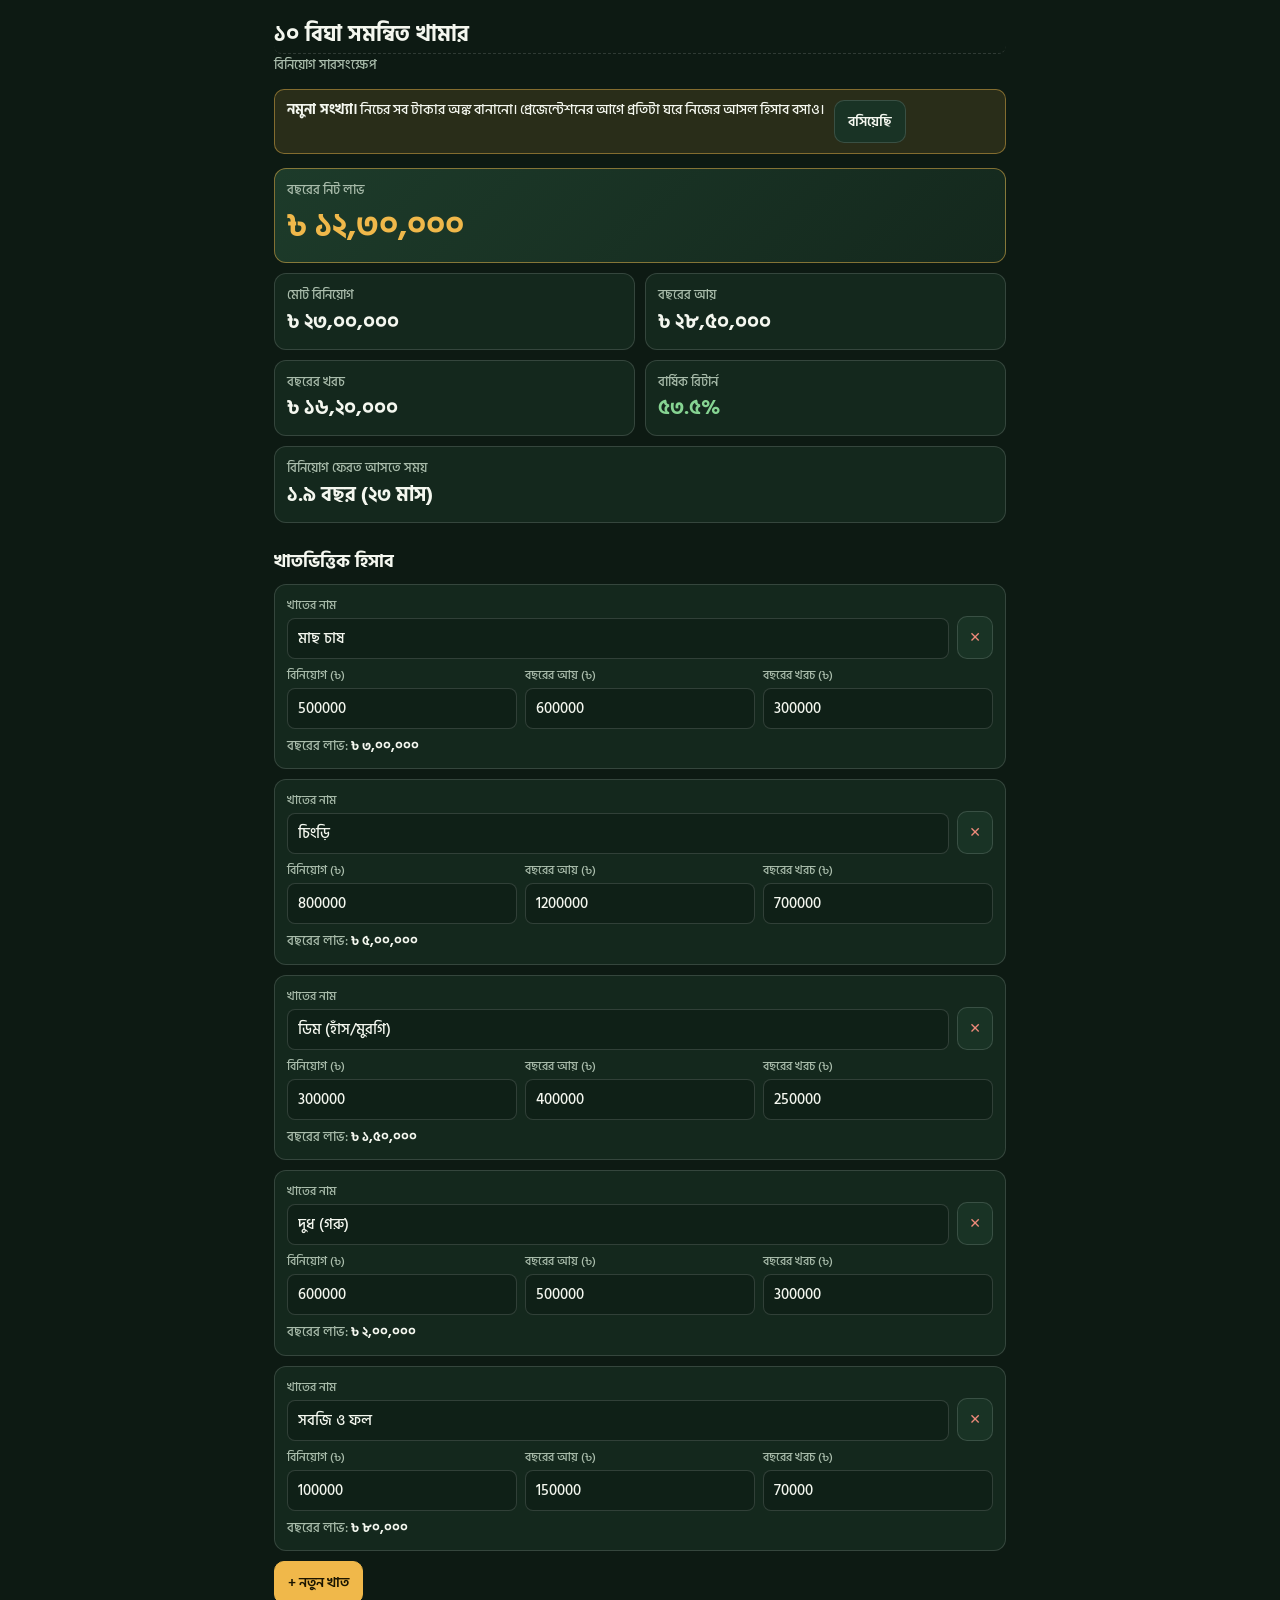
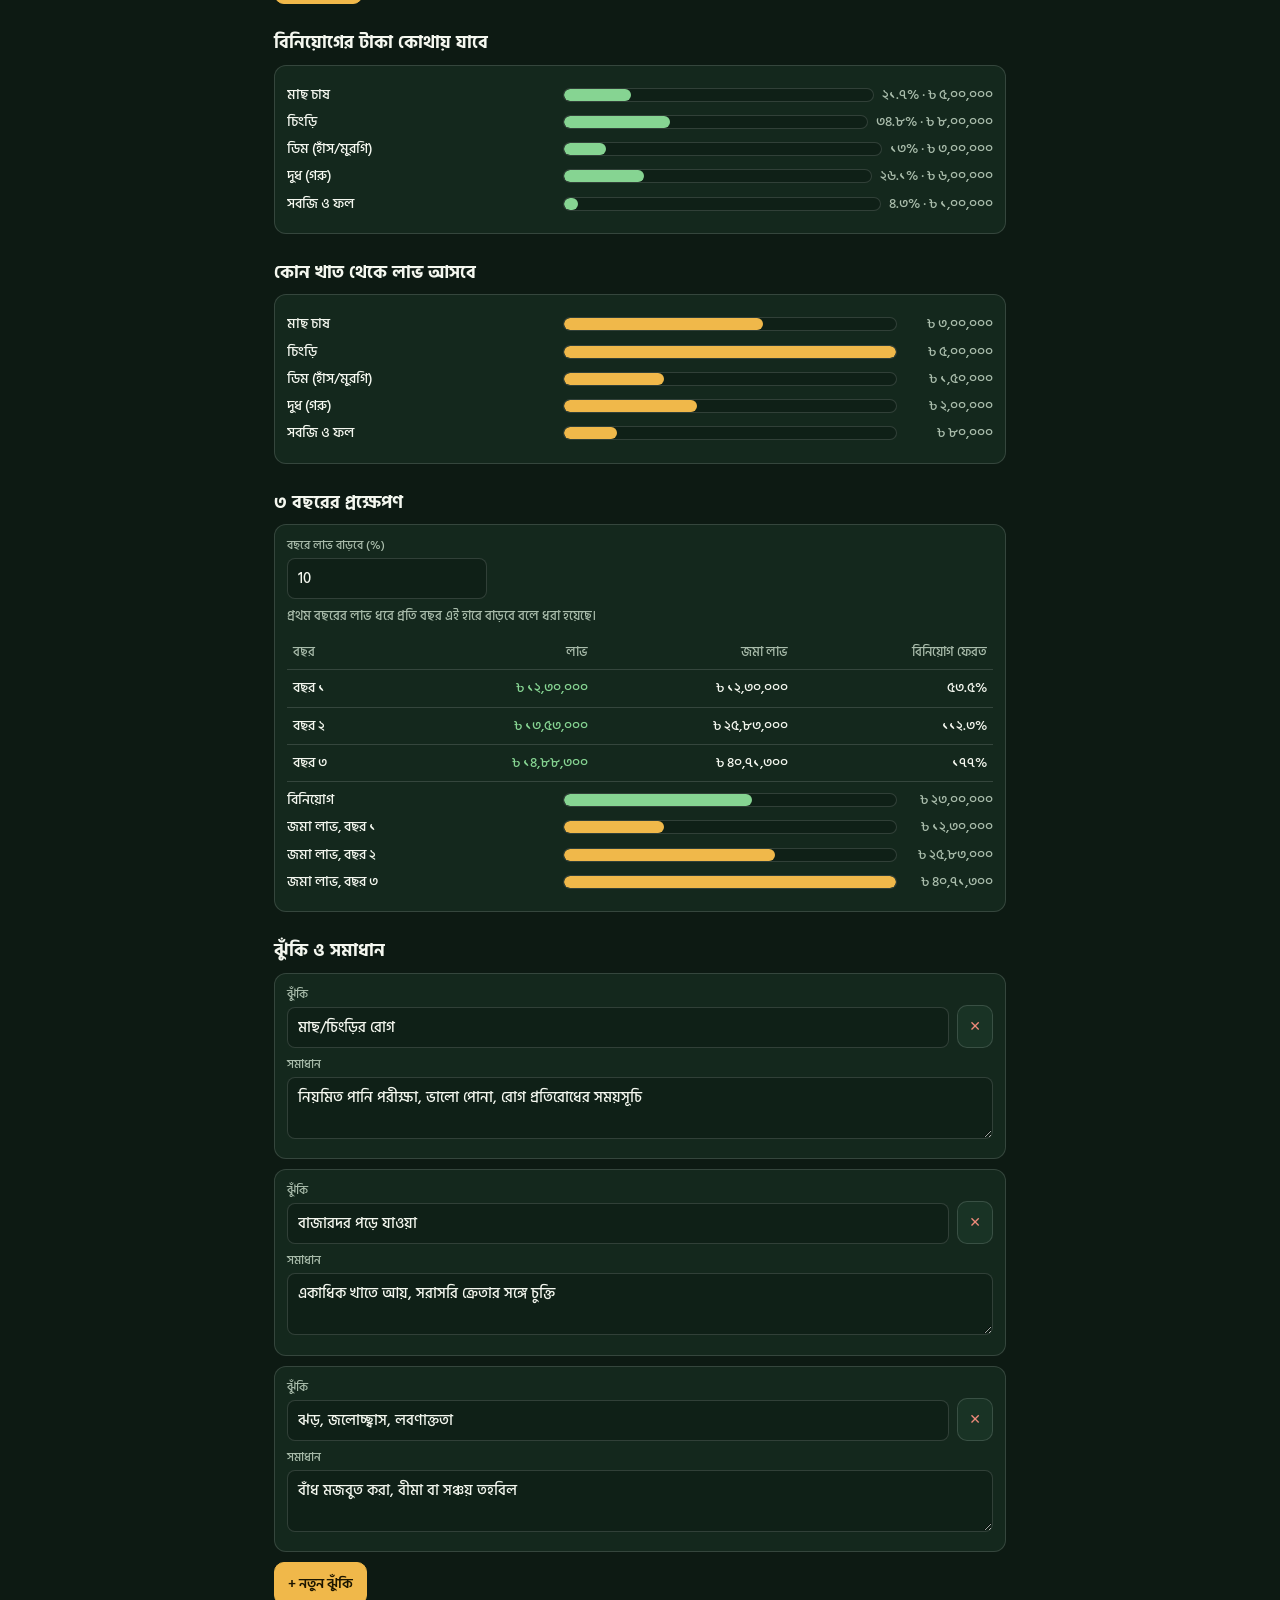
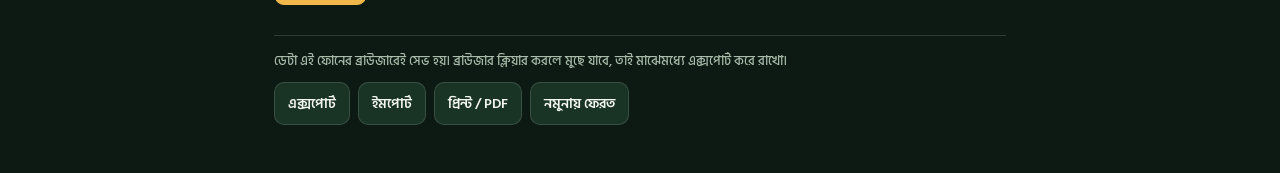
==== invest.html @ 2c028691 "Add investment summary module" ====
<!doctype html>
<html lang="bn">
<head>
<meta charset="utf-8">
<meta name="viewport" content="width=device-width,initial-scale=1,viewport-fit=cover">
<title>বিনিয়োগ সারসংক্ষেপ — খামারবাড়ি</title>
<link href="https://fonts.googleapis.com/css2?family=Hind+Siliguri:wght@400;500;600;700&display=swap" rel="stylesheet">
<style>
:root{--bg:#0d1a13;--panel:#14281d;--panel2:#193325;--line:rgba(255,255,255,.14);--fg:#f4f7ef;--mute:#a9bcab;--accent:#f0b84a;--leaf:#86d492;--bad:#ef8a7a;--font:'Hind Siliguri','Noto Sans Bengali','Segoe UI',system-ui,sans-serif;color-scheme:dark;box-sizing:border-box}
*,*::before,*::after{box-sizing:inherit}
html{scroll-padding-top:env(safe-area-inset-top,0px)}
body{margin:0;background:var(--bg);color:var(--fg);font:500 15px/1.5 var(--font);padding:env(safe-area-inset-top,0px) 0 env(safe-area-inset-bottom,0px);-webkit-tap-highlight-color:transparent}
.wrap{max-width:760px;margin:0 auto;padding:16px 14px 48px}
h1,h2{margin:0;font-weight:700;line-height:1.25}
h2{font-size:18px;margin:28px 0 10px}
.sub{color:var(--mute);font-size:13px;margin:2px 0 0}
.title{width:100%;background:transparent;border:0;border-bottom:1px dashed var(--line);color:var(--fg);font:700 22px/1.3 var(--font);padding:4px 0}
.title:focus{outline:2px solid var(--accent);outline-offset:3px}
.note{display:flex;gap:10px;align-items:flex-start;background:rgba(240,184,74,.12);border:1px solid rgba(240,184,74,.45);border-radius:10px;padding:10px 12px;margin:14px 0;font-size:13.5px}
.note button{flex:none}
.note[hidden]{display:none}
.kpis{display:grid;grid-template-columns:1fr 1fr;gap:10px;margin-top:14px}
.kpi{background:var(--panel);border:1px solid var(--line);border-radius:12px;padding:12px}
.kpi small{display:block;color:var(--mute);font-size:12.5px}
.kpi b{display:block;font-size:20px;margin-top:2px}
.kpi.main{grid-column:1/-1;background:linear-gradient(135deg,#1d3b2a,#14281d);border-color:rgba(240,184,74,.5)}
.kpi.main b{font-size:32px;color:var(--accent)}
.pos{color:var(--leaf)}.neg{color:var(--bad)}
.card{background:var(--panel);border:1px solid var(--line);border-radius:12px;padding:12px;margin-bottom:10px}
.row{display:flex;gap:8px;align-items:flex-end}
.row .f{flex:1}
.grid3{display:grid;grid-template-columns:repeat(3,1fr);gap:8px;margin-top:8px}
.f{display:block;min-width:0}
.f span{display:block;font-size:12px;color:var(--mute);margin-bottom:3px}
input,textarea{width:100%;background:#0f2017;color:var(--fg);border:1px solid var(--line);border-radius:8px;padding:9px 10px;font:500 15px/1.4 var(--font)}
textarea{resize:vertical;min-height:62px}
input:focus,textarea:focus,button:focus-visible{outline:2px solid var(--accent);outline-offset:2px}
button{font:600 14px var(--font);background:var(--panel2);color:var(--fg);border:1px solid var(--line);border-radius:10px;padding:9px 13px;cursor:pointer}
button.pri{background:var(--accent);color:#1b1500;border-color:var(--accent)}
button.x{padding:9px 11px;color:var(--bad);flex:none}
.mini{margin-top:8px;font-size:13px;color:var(--mute)}
.mini b{color:var(--fg)}
.bar{display:flex;align-items:center;gap:8px;margin:7px 0;font-size:13.5px}
.bar .nm{flex:0 0 38%;overflow:hidden;text-overflow:ellipsis;white-space:nowrap}
.bar .tr{flex:1;height:14px;background:#0f2017;border-radius:7px;overflow:hidden;border:1px solid var(--line)}
.bar .fl{height:100%;background:var(--leaf);border-radius:7px;min-width:2px}
.bar .fl.a{background:var(--accent)}
.bar .vl{flex:0 0 auto;min-width:88px;text-align:right;color:var(--mute)}
.proj{width:100%;border-collapse:collapse;font-size:13.5px}
.proj th,.proj td{padding:8px 6px;text-align:right;border-bottom:1px solid var(--line)}
.proj th:first-child,.proj td:first-child{text-align:left}
.proj th{color:var(--mute);font-weight:500;font-size:12.5px}
.tools{display:flex;flex-wrap:wrap;gap:8px;margin-top:10px}
.foot{margin-top:30px;padding-top:14px;border-top:1px solid var(--line)}
.gr{max-width:200px}
.empty{color:var(--mute);font-size:13.5px;padding:8px 0}
@media print{body{background:#fff;color:#000}.tools,.x,.note,.foot{display:none!important}.card,.kpi{border-color:#999;background:#fff}input,textarea{background:#fff;color:#000;border-color:#bbb}}
</style>
</head>
<body>
<div class="wrap">

<input class="title" id="title" aria-label="প্রকল্পের নাম">
<p class="sub">বিনিয়োগ সারসংক্ষেপ</p>

<div class="note" id="sampleNote">
  <div><b>নমুনা সংখ্যা।</b> নিচের সব টাকার অঙ্ক বানানো। প্রেজেন্টেশনের আগে প্রতিটা ঘরে নিজের আসল হিসাব বসাও।</div>
  <button id="sampleOk">বসিয়েছি</button>
</div>

<div class="kpis">
  <div class="kpi main"><small>বছরের নিট লাভ</small><b id="kProfit"></b></div>
  <div class="kpi"><small>মোট বিনিয়োগ</small><b id="kInv"></b></div>
  <div class="kpi"><small>বছরের আয়</small><b id="kInc"></b></div>
  <div class="kpi"><small>বছরের খরচ</small><b id="kExp"></b></div>
  <div class="kpi"><small>বার্ষিক রিটার্ন</small><b id="kRoi"></b></div>
  <div class="kpi" style="grid-column:1/-1"><small>বিনিয়োগ ফেরত আসতে সময়</small><b id="kPay"></b></div>
</div>

<h2>খাতভিত্তিক হিসাব</h2>
<div id="sectors"></div>
<div class="tools"><button class="pri" id="addSec">+ নতুন খাত</button></div>

<h2>বিনিয়োগের টাকা কোথায় যাবে</h2>
<div class="card" id="alloc"></div>

<h2>কোন খাত থেকে লাভ আসবে</h2>
<div class="card" id="profitBars"></div>

<h2>৩ বছরের প্রক্ষেপণ</h2>
<div class="card">
  <label class="f gr"><span>বছরে লাভ বাড়বে (%)</span><input type="number" inputmode="decimal" id="growth"></label>
  <div class="mini">প্রথম বছরের লাভ ধরে প্রতি বছর এই হারে বাড়বে বলে ধরা হয়েছে।</div>
  <div style="overflow-x:auto;margin-top:8px">
    <table class="proj"><thead><tr><th>বছর</th><th>লাভ</th><th>জমা লাভ</th><th>বিনিয়োগ ফেরত</th></tr></thead><tbody id="projBody"></tbody></table>
  </div>
  <div id="projBars" style="margin-top:8px"></div>
</div>

<h2>ঝুঁকি ও সমাধান</h2>
<div id="risks"></div>
<div class="tools"><button class="pri" id="addRisk">+ নতুন ঝুঁকি</button></div>

<div class="foot">
  <div class="sub">ডেটা এই ফোনের ব্রাউজারেই সেভ হয়। ব্রাউজার ক্লিয়ার করলে মুছে যাবে, তাই মাঝেমধ্যে এক্সপোর্ট করে রাখো।</div>
  <div class="tools">
    <button id="exp">এক্সপোর্ট</button>
    <button id="imp">ইমপোর্ট</button>
    <button id="prt">প্রিন্ট / PDF</button>
    <button id="rst">নমুনায় ফেরত</button>
  </div>
  <input type="file" id="file" accept="application/json,.json" hidden>
</div>

</div>
<script>
(function(){
'use strict';
var KEY='khamarbari_invest_v1';
var DEF={
  title:'১০ বিঘা সমন্বিত খামার',
  growth:10,
  sample:true,
  sectors:[
    {n:'মাছ চাষ',inv:500000,inc:600000,exp:300000},
    {n:'চিংড়ি',inv:800000,inc:1200000,exp:700000},
    {n:'ডিম (হাঁস/মুরগি)',inv:300000,inc:400000,exp:250000},
    {n:'দুধ (গরু)',inv:600000,inc:500000,exp:300000},
    {n:'সবজি ও ফল',inv:100000,inc:150000,exp:70000}
  ],
  risks:[
    {r:'মাছ/চিংড়ির রোগ',s:'নিয়মিত পানি পরীক্ষা, ভালো পোনা, রোগ প্রতিরোধের সময়সূচি'},
    {r:'বাজারদর পড়ে যাওয়া',s:'একাধিক খাতে আয়, সরাসরি ক্রেতার সঙ্গে চুক্তি'},
    {r:'ঝড়, জলোচ্ছ্বাস, লবণাক্ততা',s:'বাঁধ মজবুত করা, বীমা বা সঞ্চয় তহবিল'}
  ]
};
function clone(o){return JSON.parse(JSON.stringify(o));}
function valid(o){return o&&typeof o==='object'&&Array.isArray(o.sectors)&&Array.isArray(o.risks);}
function load(){
  try{var r=localStorage.getItem(KEY);if(r){var o=JSON.parse(r);if(valid(o))return o;}}catch(e){}
  return clone(DEF);
}
function save(){try{localStorage.setItem(KEY,JSON.stringify(S));}catch(e){}}
var S=load();
function $(id){return document.getElementById(id);}
function bn(n){return Number(n).toLocaleString('bn-BD',{maximumFractionDigits:0});}
function bn1(n){return Number(n).toLocaleString('bn-BD',{maximumFractionDigits:1});}
function tk(n){return '৳ '+bn(n);}
function el(t,c,txt){var e=document.createElement(t);if(c)e.className=c;if(txt!=null)e.textContent=txt;return e;}
function num(v){var n=parseFloat(v);return isFinite(n)&&n>=0?n:0;}

function field(label,val,type,cb){
  var w=el('label','f');w.appendChild(el('span','',label));
  var i=document.createElement(type==='area'?'textarea':'input');
  if(type==='number'){i.type='number';i.inputMode='decimal';i.min='0';}
  else if(type==='text'){i.type='text';}
  i.value=val;
  i.addEventListener('input',function(){cb(type==='number'?num(i.value):i.value);});
  w.appendChild(i);return w;
}

function buildSectors(){
  var box=$('sectors');box.replaceChildren();
  if(!S.sectors.length){box.appendChild(el('div','empty','কোনো খাত নেই। "+ নতুন খাত" চাপো।'));}
  S.sectors.forEach(function(s,i){
    var c=el('div','card');
    var top=el('div','row');
    top.appendChild(field('খাতের নাম',s.n,'text',function(v){s.n=v;upd();}));
    var d=el('button','x','✕');d.setAttribute('aria-label','খাতটি মুছুন');
    d.onclick=function(){S.sectors.splice(i,1);buildSectors();upd();};
    top.appendChild(d);c.appendChild(top);
    var g=el('div','grid3');
    g.appendChild(field('বিনিয়োগ (৳)',s.inv,'number',function(v){s.inv=v;upd();}));
    g.appendChild(field('বছরের আয় (৳)',s.inc,'number',function(v){s.inc=v;upd();}));
    g.appendChild(field('বছরের খরচ (৳)',s.exp,'number',function(v){s.exp=v;upd();}));
    c.appendChild(g);
    var m=el('div','mini');m.id='sp'+i;c.appendChild(m);
    box.appendChild(c);
  });
}

function buildRisks(){
  var box=$('risks');box.replaceChildren();
  if(!S.risks.length){box.appendChild(el('div','empty','কোনো ঝুঁকি যোগ করা নেই।'));}
  S.risks.forEach(function(k,i){
    var c=el('div','card');
    var top=el('div','row');
    top.appendChild(field('ঝুঁকি',k.r,'text',function(v){k.r=v;save();}));
    var d=el('button','x','✕');d.setAttribute('aria-label','ঝুঁকিটি মুছুন');
    d.onclick=function(){S.risks.splice(i,1);buildRisks();save();};
    top.appendChild(d);c.appendChild(top);
    var w=el('div','');w.style.marginTop='8px';
    w.appendChild(field('সমাধান',k.s,'area',function(v){k.s=v;save();}));
    c.appendChild(w);box.appendChild(c);
  });
}

function barRow(name,pct,valText,alt){
  var r=el('div','bar');
  r.appendChild(el('span','nm',name||'নামহীন'));
  var tr=el('div','tr');var fl=el('div','fl'+(alt?' a':''));
  fl.style.width=Math.max(0,Math.min(100,pct))+'%';tr.appendChild(fl);r.appendChild(tr);
  r.appendChild(el('span','vl',valText));return r;
}

function upd(){
  var inv=0,inc=0,exp=0;
  S.sectors.forEach(function(s,i){
    inv+=s.inv;inc+=s.inc;exp+=s.exp;
    var m=$('sp'+i);
    if(m){var p=s.inc-s.exp;m.replaceChildren();m.appendChild(document.createTextNode('বছরের লাভ: '));
      var b=el('b',p>=0?'pos':'neg',tk(p));m.appendChild(b);}
  });
  var profit=inc-exp;
  $('kInv').textContent=tk(inv);
  $('kInc').textContent=tk(inc);
  $('kExp').textContent=tk(exp);
  var kp=$('kProfit');kp.textContent=tk(profit);kp.className=profit>=0?'':'neg';
  var roi=inv>0?profit/inv*100:0;
  var kr=$('kRoi');kr.textContent=inv>0?bn1(roi)+'%':'—';kr.className=roi>=0?'pos':'neg';
  var pay=$('kPay');
  if(inv>0&&profit>0){var mo=inv/(profit/12);pay.textContent=mo<=12?bn1(mo)+' মাস':bn1(mo/12)+' বছর ('+bn(Math.ceil(mo))+' মাস)';}
  else{pay.textContent=inv>0?'লাভ না হলে ফেরত আসবে না':'—';}

  var a=$('alloc');a.replaceChildren();
  if(inv>0){S.sectors.forEach(function(s){a.appendChild(barRow(s.n,s.inv/inv*100,bn1(s.inv/inv*100)+'% · '+tk(s.inv)));});}
  else{a.appendChild(el('div','empty','বিনিয়োগের অঙ্ক বসালে এখানে ভাগ দেখাবে।'));}

  var pb=$('profitBars');pb.replaceChildren();
  var maxP=0;S.sectors.forEach(function(s){maxP=Math.max(maxP,Math.abs(s.inc-s.exp));});
  if(maxP>0){S.sectors.forEach(function(s){var p=s.inc-s.exp;pb.appendChild(barRow(s.n,Math.abs(p)/maxP*100,tk(p),true));});}
  else{pb.appendChild(el('div','empty','আয়-খরচ বসালে এখানে লাভের তুলনা দেখাবে।'));}

  var g=S.growth;
  var body=$('projBody');body.replaceChildren();
  var cum=0,maxC=inv;var rows=[];
  for(var y=1;y<=3;y++){
    var p=profit*Math.pow(1+g/100,y-1);cum+=p;rows.push({y:y,p:p,c:cum});maxC=Math.max(maxC,cum);
  }
  rows.forEach(function(r){
    var tr=el('tr','');
    tr.appendChild(el('td','', 'বছর '+bn(r.y)));
    tr.appendChild(el('td',r.p>=0?'pos':'neg',tk(r.p)));
    tr.appendChild(el('td','',tk(r.c)));
    tr.appendChild(el('td','',inv>0?bn1(r.c/inv*100)+'%':'—'));
    body.appendChild(tr);
  });
  var pj=$('projBars');pj.replaceChildren();
  if(maxC>0){
    pj.appendChild(barRow('বিনিয়োগ',inv/maxC*100,tk(inv)));
    rows.forEach(function(r){pj.appendChild(barRow('জমা লাভ, বছর '+bn(r.y),Math.max(0,r.c)/maxC*100,tk(r.c),true));});
  }
  save();
}

function syncStatic(){
  $('title').value=S.title||'';
  $('growth').value=S.growth;
  $('sampleNote').hidden=!S.sample;
}
function rebuild(){syncStatic();buildSectors();buildRisks();upd();}

$('title').addEventListener('input',function(e){S.title=e.target.value;save();});
$('growth').addEventListener('input',function(e){var v=parseFloat(e.target.value);S.growth=isFinite(v)?v:0;upd();});
$('sampleOk').onclick=function(){S.sample=false;$('sampleNote').hidden=true;save();};
$('addSec').onclick=function(){S.sectors.push({n:'নতুন খাত',inv:0,inc:0,exp:0});buildSectors();upd();};
$('addRisk').onclick=function(){S.risks.push({r:'',s:''});buildRisks();save();};
$('prt').onclick=function(){window.print();};
$('rst').onclick=function(){
  if(confirm('সব ডেটা মুছে নমুনায় ফিরবে। নিশ্চিত?')){S=clone(DEF);rebuild();}
};
$('exp').onclick=function(){
  try{
    var blob=new Blob([JSON.stringify(S,null,2)],{type:'application/json'});
    var u=URL.createObjectURL(blob);var a=document.createElement('a');
    a.href=u;a.download='khamarbari-invest.json';document.body.appendChild(a);a.click();a.remove();
    setTimeout(function(){URL.revokeObjectURL(u);},1500);
  }catch(e){alert('এক্সপোর্ট হয়নি। অন্য ব্রাউজারে চেষ্টা করো।');}
};
$('imp').onclick=function(){$('file').click();};
$('file').addEventListener('change',function(e){
  var f=e.target.files&&e.target.files[0];if(!f)return;
  var r=new FileReader();
  r.onload=function(){
    try{var o=JSON.parse(r.result);
      if(!valid(o))throw new Error('bad');
      o.sectors=o.sectors.map(function(s){return {n:String(s.n||''),inv:num(s.inv),inc:num(s.inc),exp:num(s.exp)};});
      o.risks=o.risks.map(function(k){return {r:String(k.r||''),s:String(k.s||'')};});
      o.title=String(o.title||'');o.growth=isFinite(parseFloat(o.growth))?parseFloat(o.growth):0;o.sample=!!o.sample;
      S=o;rebuild();
    }catch(err){alert('ফাইলটি ঠিক নেই। আগে এক্সপোর্ট করা ফাইল দাও।');}
  };
  r.readAsText(f);e.target.value='';
});

rebuild();
})();
</script>
</body>
</html>
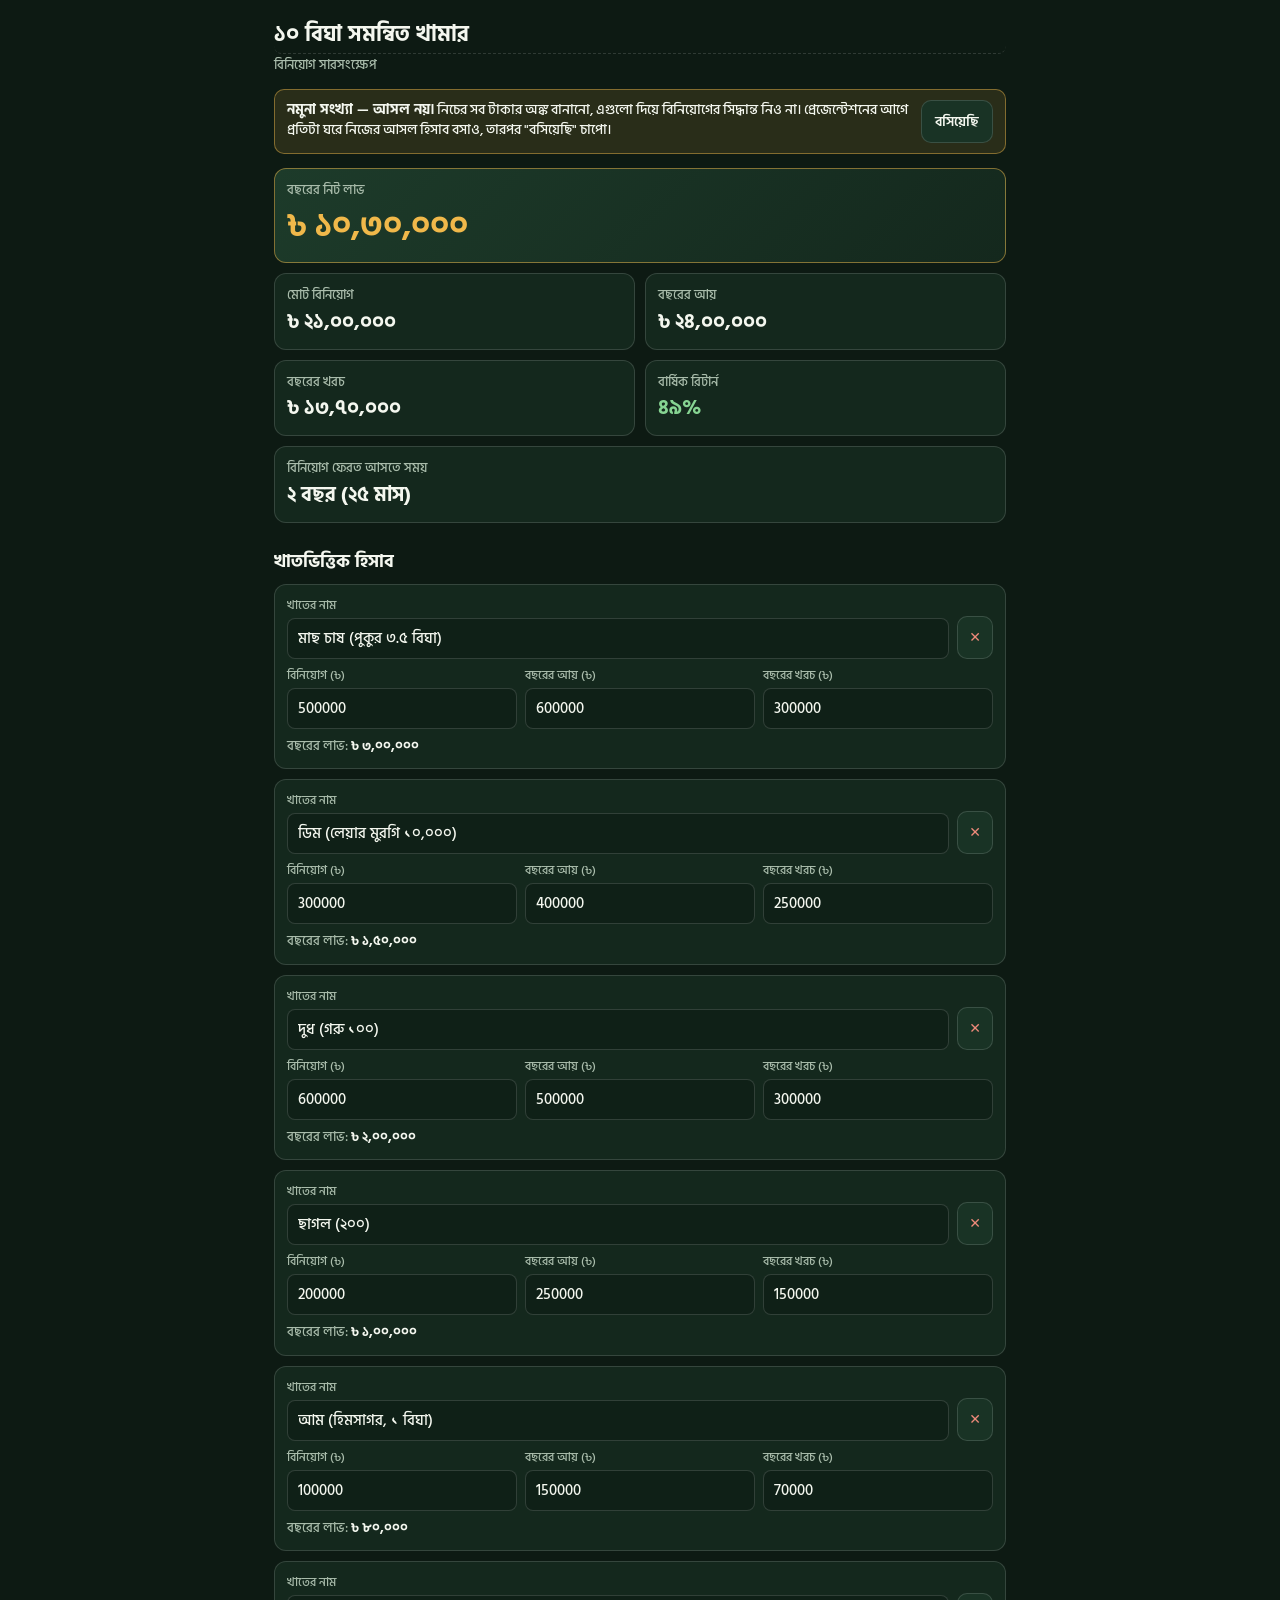
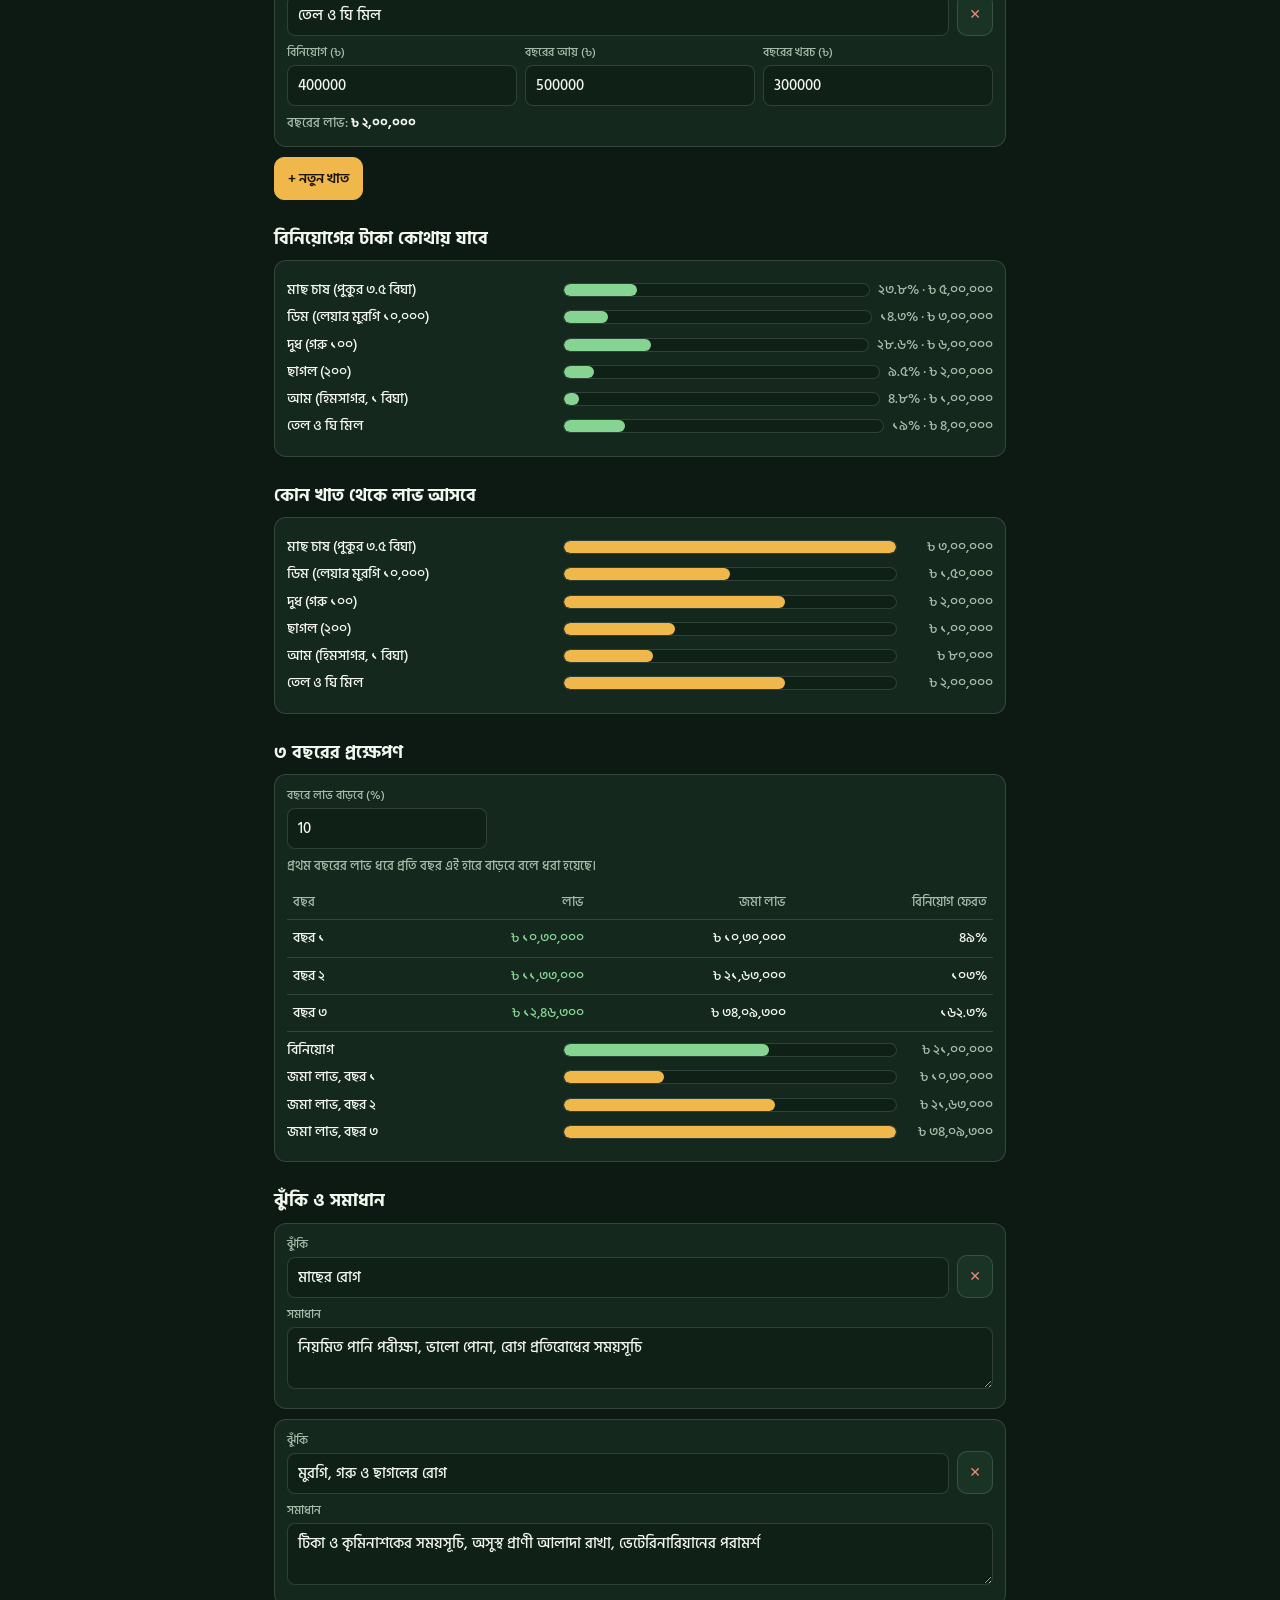
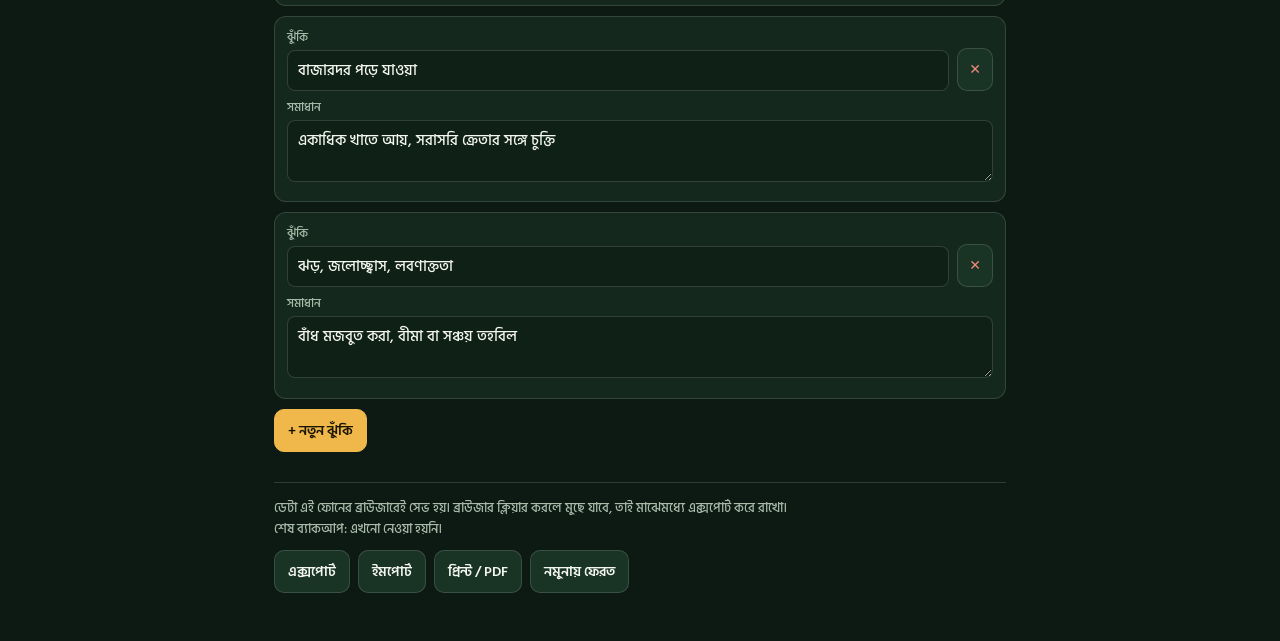
==== commit 6ebf850c: "Audit fixes: align invest sectors with 3D farm, real Three.js SRI, backup for management data, SEO m" ====
--- a/invest.html
+++ b/invest.html
@@ -3,13 +3,17 @@
 <head>
 <meta charset="utf-8">
 <meta name="viewport" content="width=device-width,initial-scale=1,viewport-fit=cover">
+<meta name="description" content="১০ বিঘা সমন্বিত খামারের বিনিয়োগ সারসংক্ষেপ — খাতভিত্তিক আয়-খরচ, লাভ, রিটার্ন ও ৩ বছরের প্রক্ষেপণ।">
+<meta property="og:title" content="বিনিয়োগ সারসংক্ষেপ — খামারবাড়ি">
+<meta property="og:description" content="১০ বিঘা সমন্বিত খামারের বিনিয়োগ সারসংক্ষেপ — খাতভিত্তিক আয়-খরচ, লাভ ও রিটার্ন।">
+<link rel="icon" href="data:image/svg+xml,<svg xmlns='http://www.w3.org/2000/svg' viewBox='0 0 100 100'><text y='.9em' font-size='90'>🌾</text></svg>">
 <title>বিনিয়োগ সারসংক্ষেপ — খামারবাড়ি</title>
 <link href="https://fonts.googleapis.com/css2?family=Hind+Siliguri:wght@400;500;600;700&display=swap" rel="stylesheet">
 <style>
 :root{--bg:#0d1a13;--panel:#14281d;--panel2:#193325;--line:rgba(255,255,255,.14);--fg:#f4f7ef;--mute:#a9bcab;--accent:#f0b84a;--leaf:#86d492;--bad:#ef8a7a;--font:'Hind Siliguri','Noto Sans Bengali','Segoe UI',system-ui,sans-serif;color-scheme:dark;box-sizing:border-box}
 *,*::before,*::after{box-sizing:inherit}
 html{scroll-padding-top:env(safe-area-inset-top,0px)}
-body{margin:0;background:var(--bg);color:var(--fg);font:500 15px/1.5 var(--font);padding:env(safe-area-inset-top,0px) 0 env(safe-area-inset-bottom,0px);-webkit-tap-highlight-color:transparent}
+body{margin:0;background:var(--bg);color:var(--fg);font:500 15px/1.5 var(--font);padding:env(safe-area-inset-top,0px) 0 env(safe-area-inset-bottom,0px);-webkit-tap-highlight-color:transparent;overflow-y:auto;-webkit-overflow-scrolling:touch;overscroll-behavior-y:contain;touch-action:pan-y}
 .wrap{max-width:760px;margin:0 auto;padding:16px 14px 48px}
 h1,h2{margin:0;font-weight:700;line-height:1.25}
 h2{font-size:18px;margin:28px 0 10px}
@@ -64,7 +68,7 @@
 <p class="sub">বিনিয়োগ সারসংক্ষেপ</p>
 
 <div class="note" id="sampleNote">
-  <div><b>নমুনা সংখ্যা।</b> নিচের সব টাকার অঙ্ক বানানো। প্রেজেন্টেশনের আগে প্রতিটা ঘরে নিজের আসল হিসাব বসাও।</div>
+  <div><b>নমুনা সংখ্যা — আসল নয়।</b> নিচের সব টাকার অঙ্ক বানানো, এগুলো দিয়ে বিনিয়োগের সিদ্ধান্ত নিও না। প্রেজেন্টেশনের আগে প্রতিটা ঘরে নিজের আসল হিসাব বসাও, তারপর "বসিয়েছি" চাপো।</div>
   <button id="sampleOk">বসিয়েছি</button>
 </div>
 
@@ -103,6 +107,7 @@
 
 <div class="foot">
   <div class="sub">ডেটা এই ফোনের ব্রাউজারেই সেভ হয়। ব্রাউজার ক্লিয়ার করলে মুছে যাবে, তাই মাঝেমধ্যে এক্সপোর্ট করে রাখো।</div>
+  <div class="sub" id="bkNote">শেষ ব্যাকআপ: এখনো নেওয়া হয়নি।</div>
   <div class="tools">
     <button id="exp">এক্সপোর্ট</button>
     <button id="imp">ইমপোর্ট</button>
@@ -122,14 +127,16 @@
   growth:10,
   sample:true,
   sectors:[
-    {n:'মাছ চাষ',inv:500000,inc:600000,exp:300000},
-    {n:'চিংড়ি',inv:800000,inc:1200000,exp:700000},
-    {n:'ডিম (হাঁস/মুরগি)',inv:300000,inc:400000,exp:250000},
-    {n:'দুধ (গরু)',inv:600000,inc:500000,exp:300000},
-    {n:'সবজি ও ফল',inv:100000,inc:150000,exp:70000}
+    {n:'মাছ চাষ (পুকুর ৩.৫ বিঘা)',inv:500000,inc:600000,exp:300000},
+    {n:'ডিম (লেয়ার মুরগি ১০,০০০)',inv:300000,inc:400000,exp:250000},
+    {n:'দুধ (গরু ১০০)',inv:600000,inc:500000,exp:300000},
+    {n:'ছাগল (২০০)',inv:200000,inc:250000,exp:150000},
+    {n:'আম (হিমসাগর, ১ বিঘা)',inv:100000,inc:150000,exp:70000},
+    {n:'তেল ও ঘি মিল',inv:400000,inc:500000,exp:300000}
   ],
   risks:[
-    {r:'মাছ/চিংড়ির রোগ',s:'নিয়মিত পানি পরীক্ষা, ভালো পোনা, রোগ প্রতিরোধের সময়সূচি'},
+    {r:'মাছের রোগ',s:'নিয়মিত পানি পরীক্ষা, ভালো পোনা, রোগ প্রতিরোধের সময়সূচি'},
+    {r:'মুরগি, গরু ও ছাগলের রোগ',s:'টিকা ও কৃমিনাশকের সময়সূচি, অসুস্থ প্রাণী আলাদা রাখা, ভেটেরিনারিয়ানের পরামর্শ'},
     {r:'বাজারদর পড়ে যাওয়া',s:'একাধিক খাতে আয়, সরাসরি ক্রেতার সঙ্গে চুক্তি'},
     {r:'ঝড়, জলোচ্ছ্বাস, লবণাক্ততা',s:'বাঁধ মজবুত করা, বীমা বা সঞ্চয় তহবিল'}
   ]
@@ -137,7 +144,11 @@
 function clone(o){return JSON.parse(JSON.stringify(o));}
 function valid(o){return o&&typeof o==='object'&&Array.isArray(o.sectors)&&Array.isArray(o.risks);}
 function load(){
-  try{var r=localStorage.getItem(KEY);if(r){var o=JSON.parse(r);if(valid(o))return o;}}catch(e){}
+  try{var r=localStorage.getItem(KEY);if(r){var o=JSON.parse(r);if(valid(o)){
+    // পুরনো নমুনা (চিংড়ি/সবজি) থাকলে নতুন খামারের খাতে বদলে দাও — ৩ডি দৃশ্যের সাথে মেলানোর জন্য
+    var names=o.sectors.map(function(s){return String(s.n||'');}).join('|');
+    if(/চিংড়ি|সবজি|হাঁস/.test(names))return clone(DEF);
+    return o;}}}catch(e){}
   return clone(DEF);
 }
 function save(){try{localStorage.setItem(KEY,JSON.stringify(S));}catch(e){}}
@@ -257,6 +268,8 @@
   $('title').value=S.title||'';
   $('growth').value=S.growth;
   $('sampleNote').hidden=!S.sample;
+  var bk=null;try{bk=localStorage.getItem(KEY+'_backup');}catch(e){}
+  var n=$('bkNote');if(n)n.textContent=bk?('শেষ ব্যাকআপ: '+bk):'শেষ ব্যাকআপ: এখনো নেওয়া হয়নি।';
 }
 function rebuild(){syncStatic();buildSectors();buildRisks();upd();}
 
@@ -275,6 +288,8 @@
     var u=URL.createObjectURL(blob);var a=document.createElement('a');
     a.href=u;a.download='khamarbari-invest.json';document.body.appendChild(a);a.click();a.remove();
     setTimeout(function(){URL.revokeObjectURL(u);},1500);
+    try{localStorage.setItem(KEY+'_backup',new Date().toLocaleString('bn-BD'));}catch(e){}
+    syncStatic();
   }catch(e){alert('এক্সপোর্ট হয়নি। অন্য ব্রাউজারে চেষ্টা করো।');}
 };
 $('imp').onclick=function(){$('file').click();};
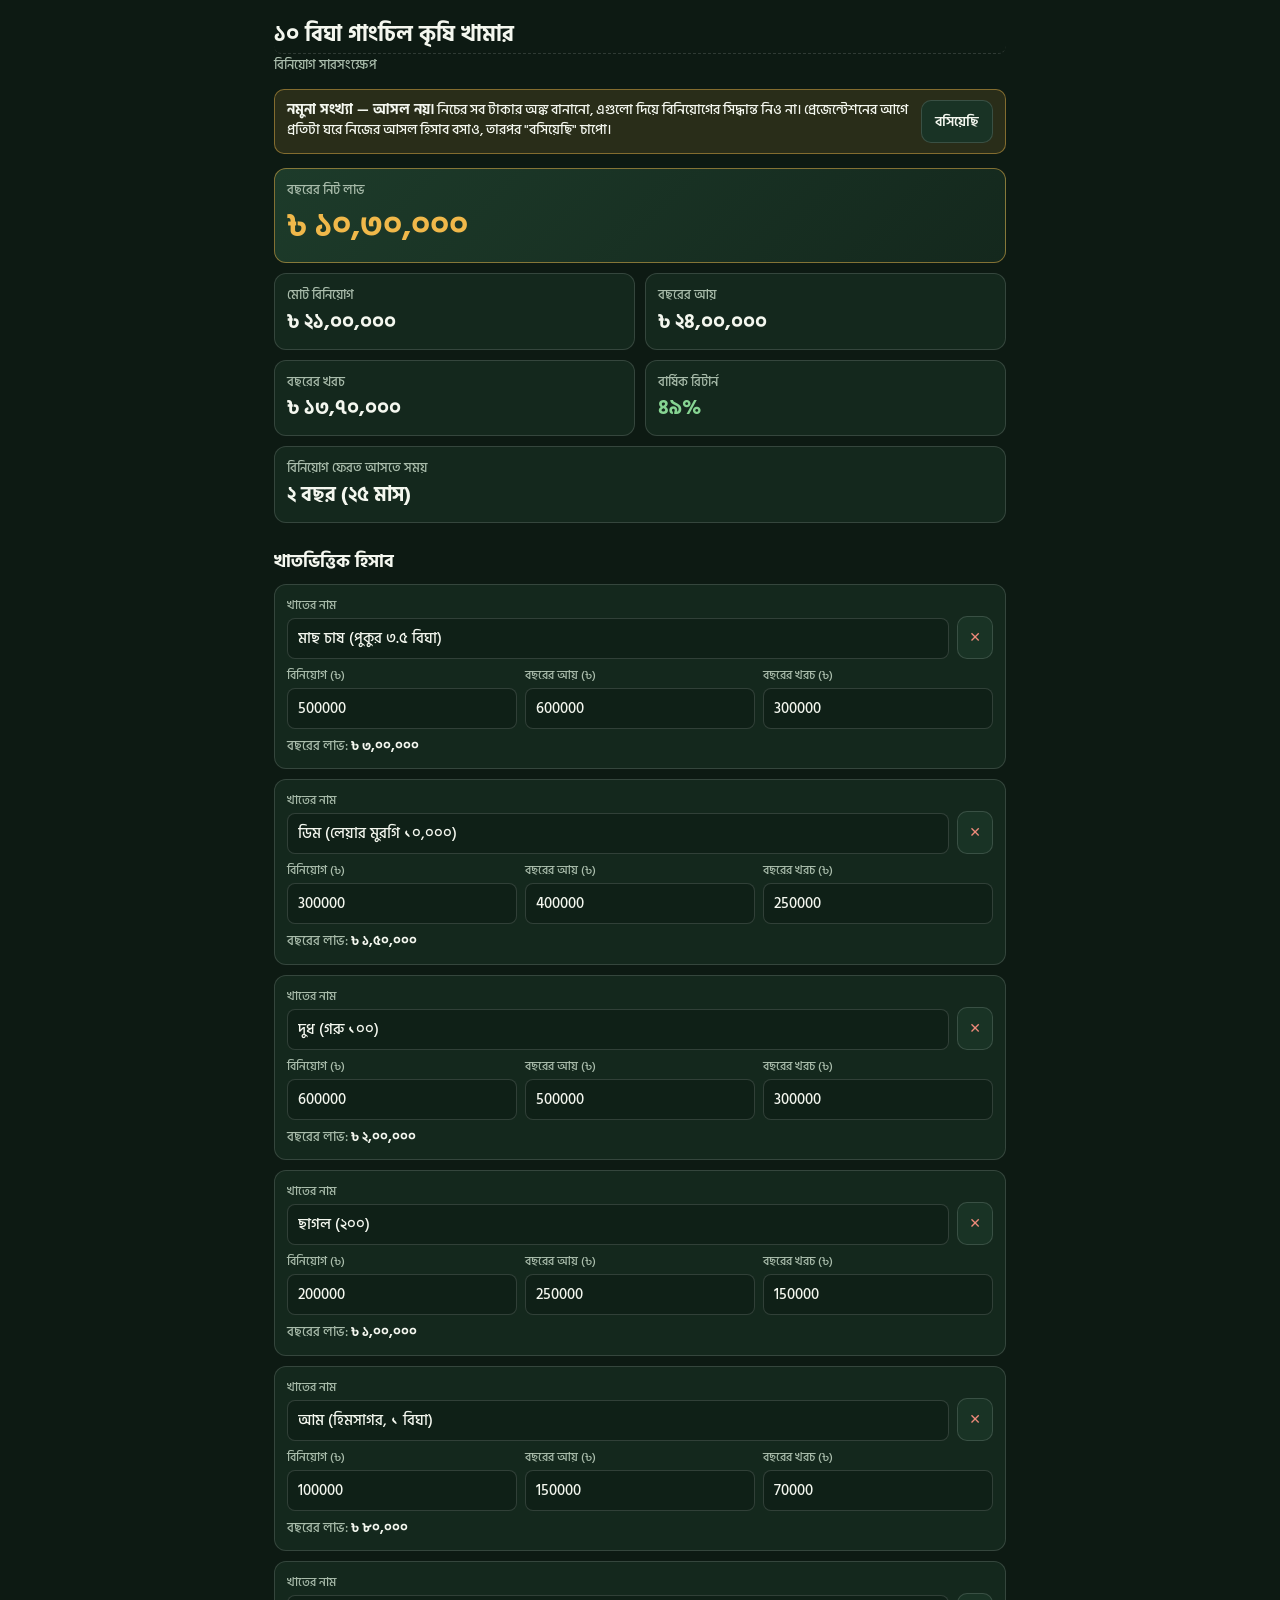
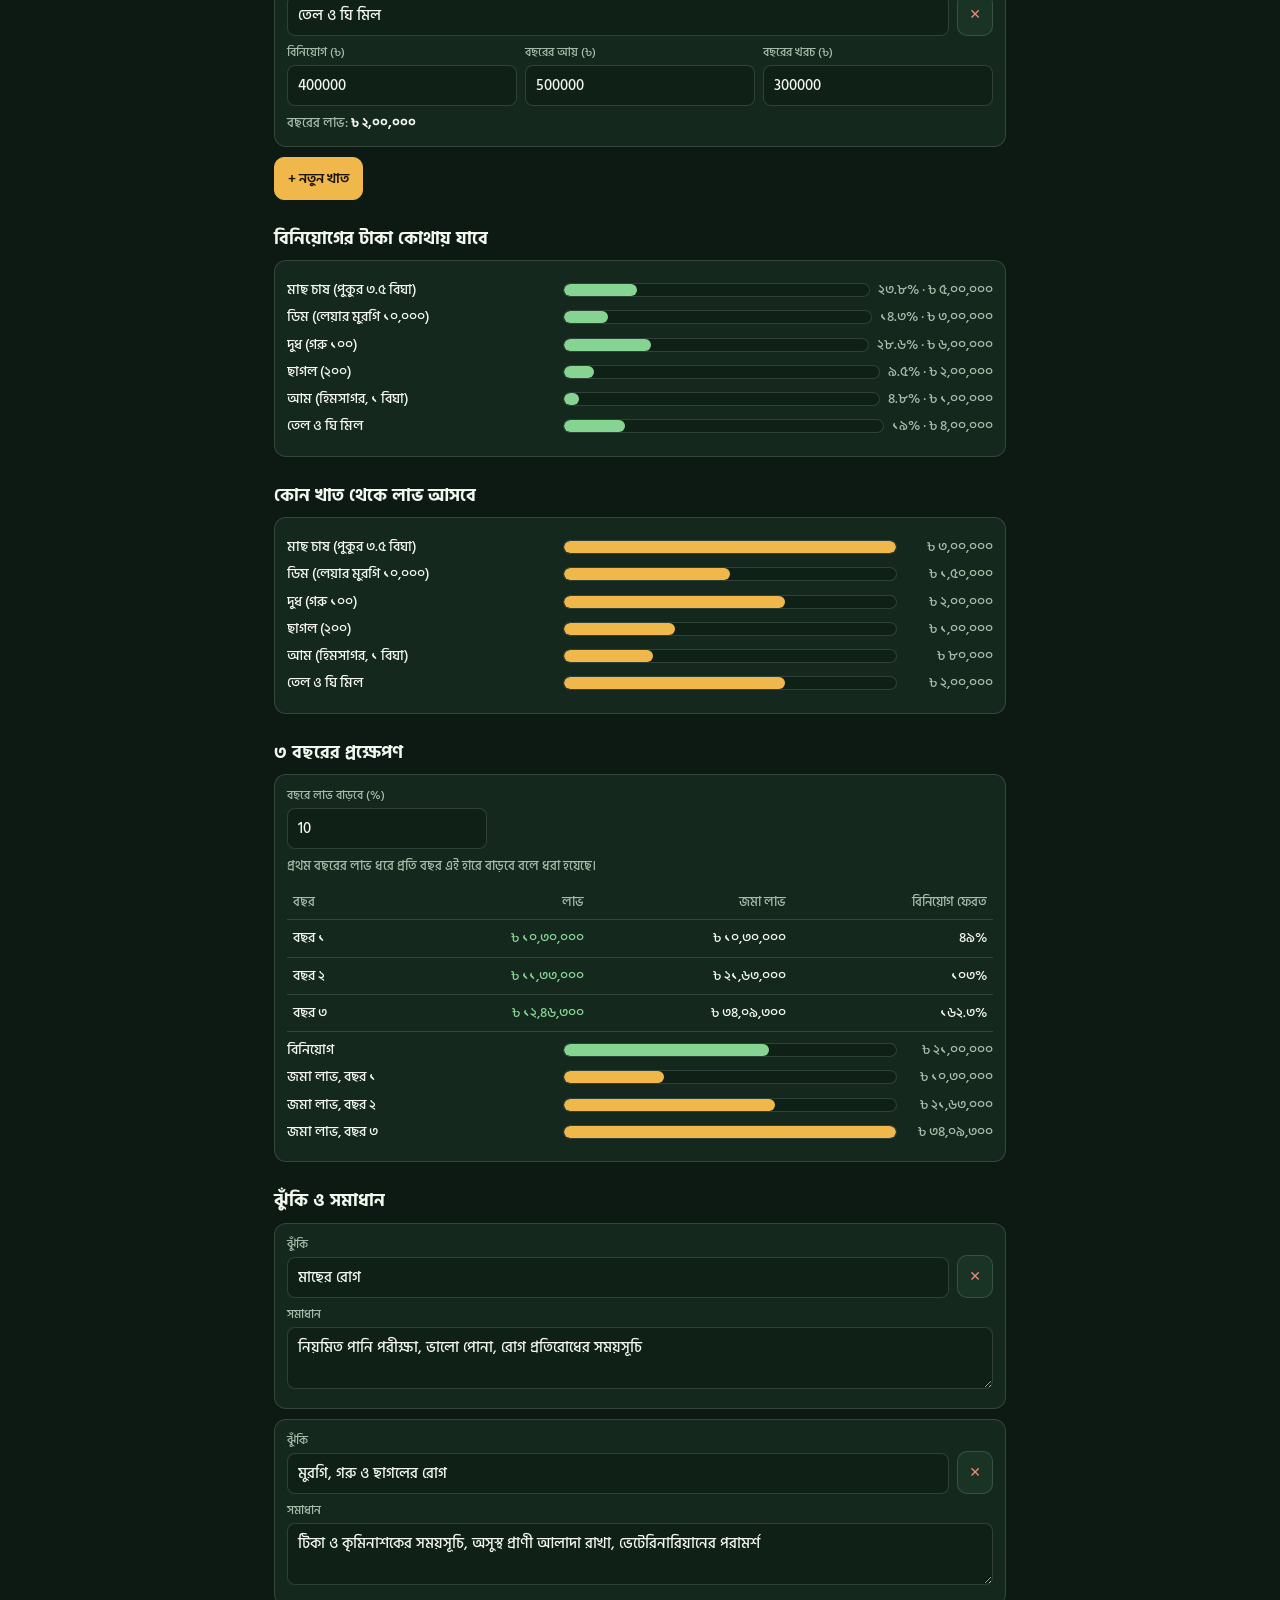
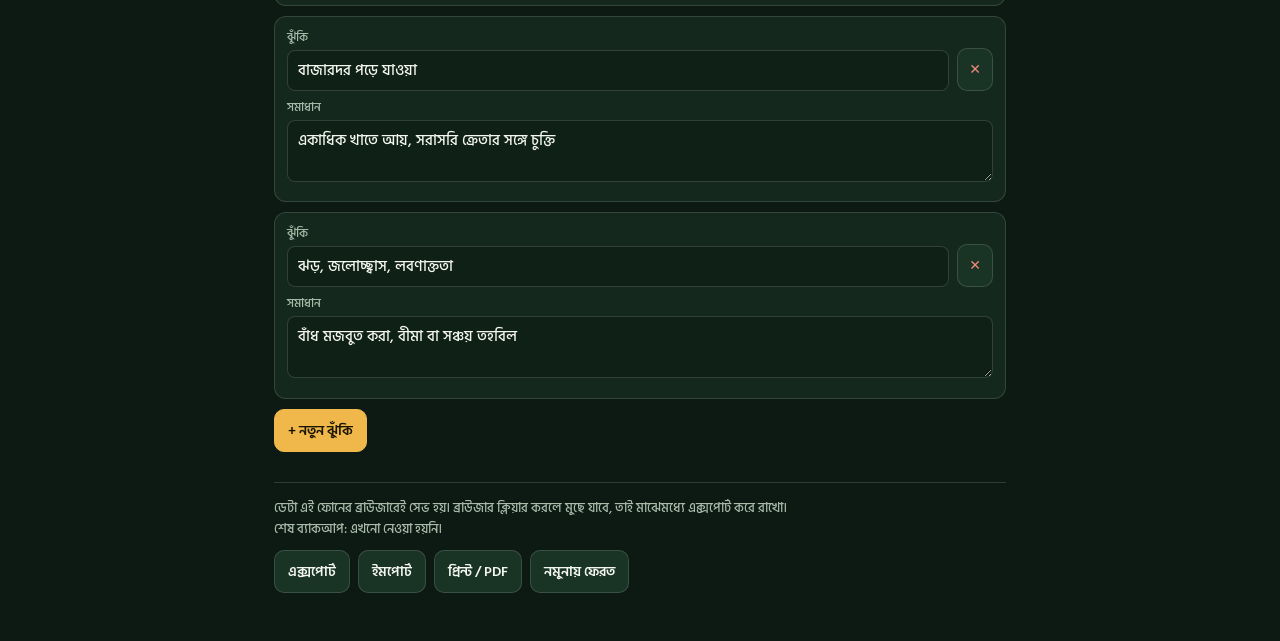
==== commit f0b419b7: "Rename farm to গাংচিল কৃষি খামার" ====
--- a/invest.html
+++ b/invest.html
@@ -3,9 +3,9 @@
 <head>
 <meta charset="utf-8">
 <meta name="viewport" content="width=device-width,initial-scale=1,viewport-fit=cover">
-<meta name="description" content="১০ বিঘা সমন্বিত খামারের বিনিয়োগ সারসংক্ষেপ — খাতভিত্তিক আয়-খরচ, লাভ, রিটার্ন ও ৩ বছরের প্রক্ষেপণ।">
+<meta name="description" content="১০ বিঘা গাংচিল কৃষি খামারের বিনিয়োগ সারসংক্ষেপ — খাতভিত্তিক আয়-খরচ, লাভ, রিটার্ন ও ৩ বছরের প্রক্ষেপণ।">
 <meta property="og:title" content="বিনিয়োগ সারসংক্ষেপ — খামারবাড়ি">
-<meta property="og:description" content="১০ বিঘা সমন্বিত খামারের বিনিয়োগ সারসংক্ষেপ — খাতভিত্তিক আয়-খরচ, লাভ ও রিটার্ন।">
+<meta property="og:description" content="১০ বিঘা গাংচিল কৃষি খামারের বিনিয়োগ সারসংক্ষেপ — খাতভিত্তিক আয়-খরচ, লাভ ও রিটার্ন।">
 <link rel="icon" href="data:image/svg+xml,<svg xmlns='http://www.w3.org/2000/svg' viewBox='0 0 100 100'><text y='.9em' font-size='90'>🌾</text></svg>">
 <title>বিনিয়োগ সারসংক্ষেপ — খামারবাড়ি</title>
 <link href="https://fonts.googleapis.com/css2?family=Hind+Siliguri:wght@400;500;600;700&display=swap" rel="stylesheet">
@@ -123,7 +123,7 @@
 'use strict';
 var KEY='khamarbari_invest_v1';
 var DEF={
-  title:'১০ বিঘা সমন্বিত খামার',
+  title:'১০ বিঘা গাংচিল কৃষি খামার',
   growth:10,
   sample:true,
   sectors:[
